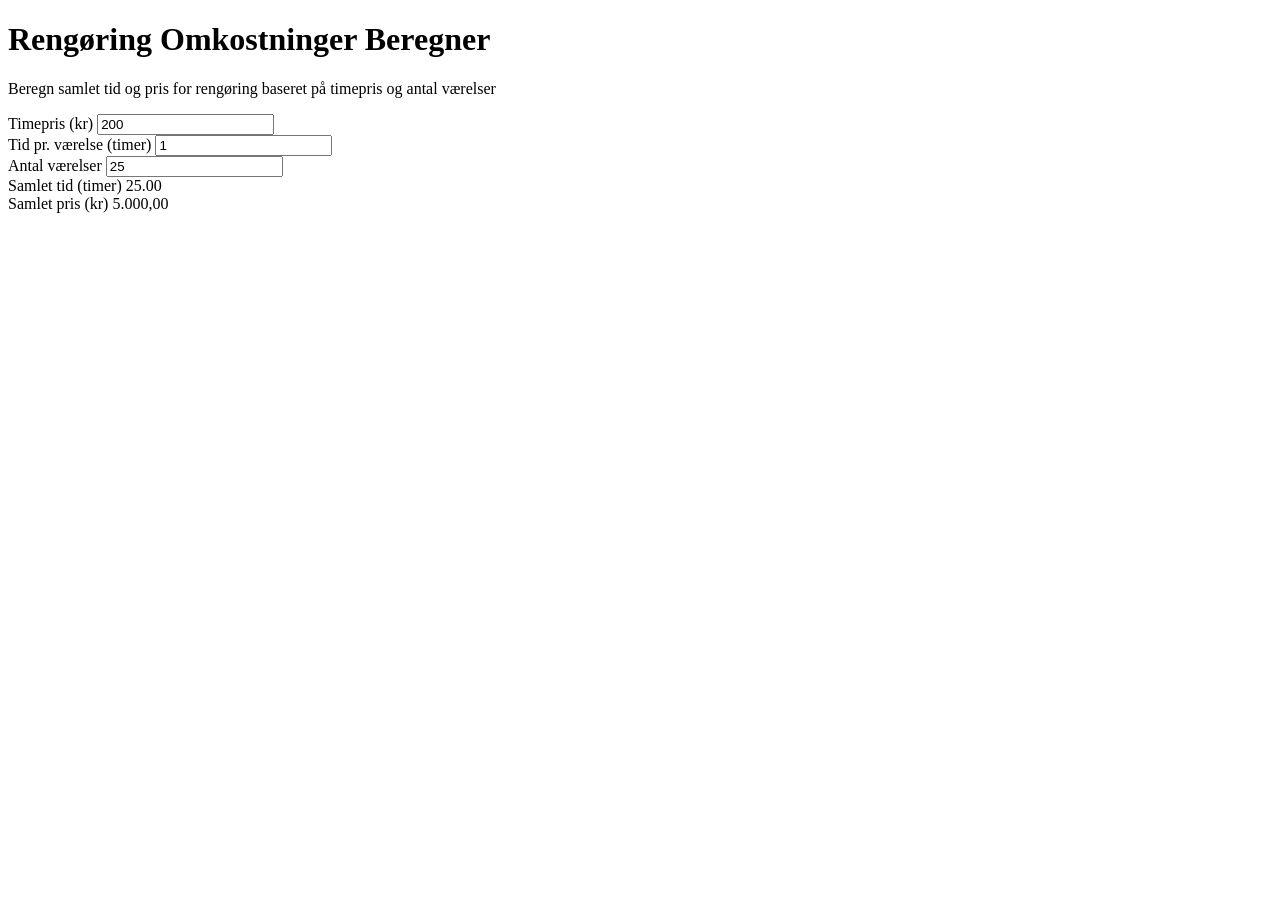
==== index.html @ ac67295c "Create index.html file with initial HTML structure" ====
<!DOCTYPE html>
<html lang="da">
<head>
    <meta charset="UTF-8">
    <meta name="viewport" content="width=device-width, initial-scale=1.0">
    <link rel="stylesheet" href="styles.css">
    <title>Rengøring Omkostninger Beregner</title>
</head>
<body>
    <div class="container">
        <h1>Rengøring Omkostninger Beregner</h1>
        
        <p class="description">Beregn samlet tid og pris for rengøring baseret på timepris og antal værelser</p>
        
        <div class="form-group">
            <label for="hourlyRate">Timepris (kr)</label>
            <input 
                type="number" 
                id="hourlyRate" 
                value="200" 
                min="0" 
                step="0.01"
                placeholder="200"
            >
        </div>

        <div class="form-group">
            <label for="timePerRoom">Tid pr. værelse (timer)</label>
            <input 
                type="number" 
                id="timePerRoom" 
                value="1" 
                min="0" 
                step="0.25"
                placeholder="1"
            >
        </div>

        <div class="form-group">
            <label for="numberOfRooms">Antal værelser</label>
            <input 
                type="number" 
                id="numberOfRooms" 
                value="25" 
                min="0" 
                step="1"
                placeholder="25"
            >
        </div>

        <div class="results">
            <div class="result-item">
                <span class="result-label">Samlet tid (timer)</span>
                <span class="result-value" id="totalHours">25.00</span>
            </div>
            
            <div class="result-item">
                <span class="result-label">Samlet pris (kr)</span>
                <span class="result-value" id="totalPrice">5.000,00</span>
            </div>
        </div>
    </div>

    <script src="script.js"></script>
</body>
</html>
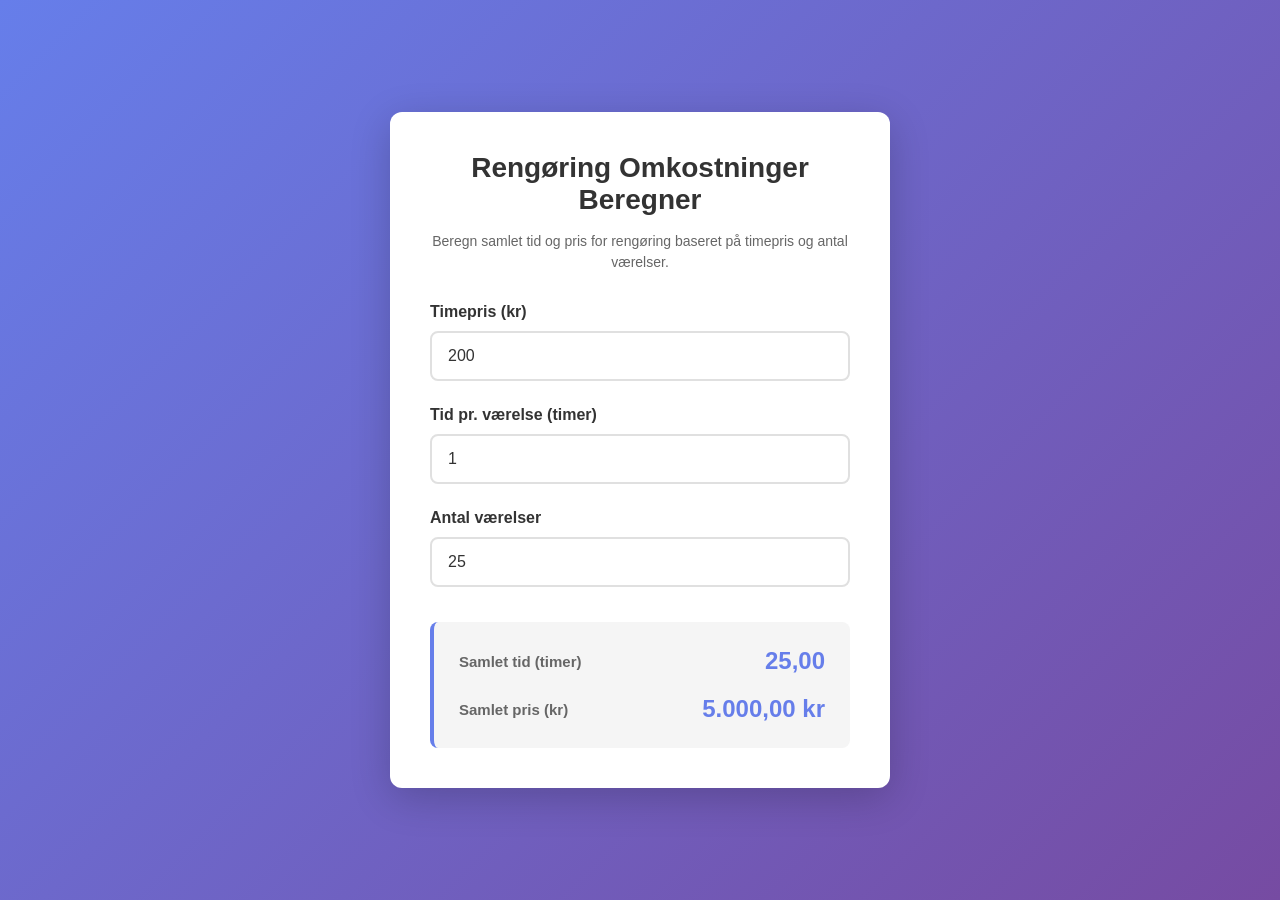
==== commit ed8f505e: "Update index.html" ====
--- a/index.html
+++ b/index.html
@@ -10,7 +10,7 @@
     <div class="container">
         <h1>Rengøring Omkostninger Beregner</h1>
         
-        <p class="description">Beregn samlet tid og pris for rengøring baseret på timepris og antal værelser</p>
+        <p class="description">Beregn samlet tid og pris for rengøring baseret på timepris og antal værelser.</p>
         
         <div class="form-group">
             <label for="hourlyRate">Timepris (kr)</label>
--- a/styles.css
+++ b/styles.css
@@ -0,0 +1,126 @@
+* {
+    margin: 0;
+    padding: 0;
+    box-sizing: border-box;
+}
+
+body {
+    font-family: 'Segoe UI', Tahoma, Geneva, Verdana, sans-serif;
+    background: linear-gradient(135deg, #667eea 0%, #764ba2 100%);
+    min-height: 100vh;
+    display: flex;
+    align-items: center;
+    justify-content: center;
+    padding: 20px;
+}
+
+.container {
+    background: white;
+    border-radius: 12px;
+    box-shadow: 0 10px 40px rgba(0, 0, 0, 0.2);
+    padding: 40px;
+    max-width: 500px;
+    width: 100%;
+}
+
+h1 {
+    color: #333;
+    margin-bottom: 15px;
+    font-size: 28px;
+    text-align: center;
+}
+
+.description {
+    color: #666;
+    text-align: center;
+    margin-bottom: 30px;
+    font-size: 14px;
+    line-height: 1.5;
+}
+
+.form-group {
+    margin-bottom: 25px;
+}
+
+label {
+    display: block;
+    color: #333;
+    font-weight: 600;
+    margin-bottom: 10px;
+    font-size: 16px;
+}
+
+input[type="number"] {
+    width: 100%;
+    padding: 14px 16px;
+    font-size: 16px;
+    border: 2px solid #e0e0e0;
+    border-radius: 8px;
+    transition: all 0.3s ease;
+    color: #333;
+}
+
+input[type="number"]:focus {
+    outline: none;
+    border-color: #667eea;
+    box-shadow: 0 0 0 3px rgba(102, 126, 234, 0.1);
+}
+
+input[type="number"]::placeholder {
+    color: #999;
+}
+
+.results {
+    background: #f5f5f5;
+    border-radius: 8px;
+    padding: 25px;
+    margin-top: 35px;
+    border-left: 4px solid #667eea;
+}
+
+.result-item {
+    display: flex;
+    justify-content: space-between;
+    align-items: center;
+    margin-bottom: 20px;
+}
+
+.result-item:last-child {
+    margin-bottom: 0;
+}
+
+.result-label {
+    color: #666;
+    font-weight: 600;
+    font-size: 15px;
+}
+
+.result-value {
+    color: #667eea;
+    font-size: 24px;
+    font-weight: 700;
+}
+
+/* Mobile responsive */
+@media (max-width: 600px) {
+    .container {
+        padding: 25px;
+    }
+
+    h1 {
+        font-size: 24px;
+    }
+
+    .description {
+        font-size: 13px;
+    }
+
+    input[type="number"] {
+        font-size: 16px;
+        padding: 12px 14px;
+    }
+
+    .result-value {
+        font-size: 20px;
+    }
+}
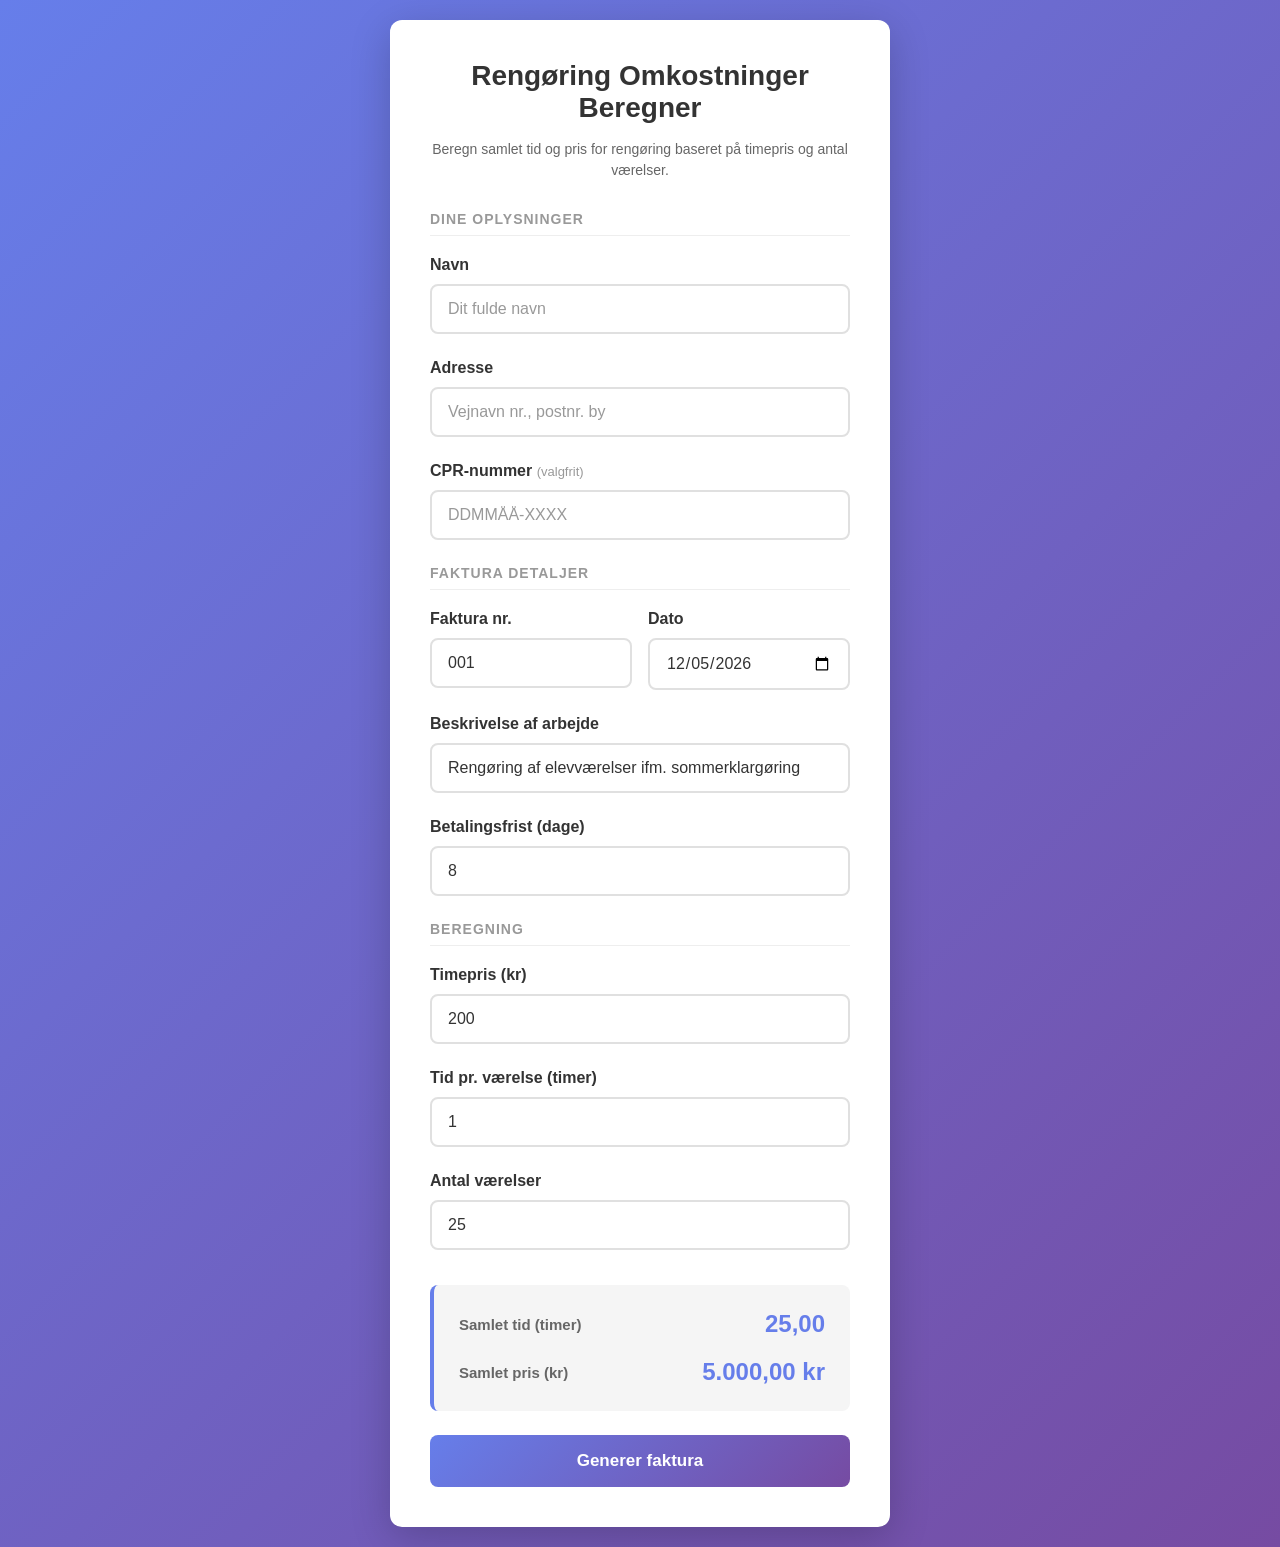
==== commit 657c9e06: "Add invoice generation: faktura fields on form + faktura.html page - Add name, address, CPR, invoice" ====
--- a/index.html
+++ b/index.html
@@ -9,16 +9,58 @@
 <body>
     <div class="container">
         <h1>Rengøring Omkostninger Beregner</h1>
-        
+
         <p class="description">Beregn samlet tid og pris for rengøring baseret på timepris og antal værelser.</p>
-        
+
+        <h2 class="section-title">Dine oplysninger</h2>
+
+        <div class="form-group">
+            <label for="navn">Navn</label>
+            <input type="text" id="navn" placeholder="Dit fulde navn">
+        </div>
+
+        <div class="form-group">
+            <label for="adresse">Adresse</label>
+            <input type="text" id="adresse" placeholder="Vejnavn nr., postnr. by">
+        </div>
+
+        <div class="form-group">
+            <label for="cpr">CPR-nummer <span class="optional">(valgfrit)</span></label>
+            <input type="text" id="cpr" placeholder="DDMMÅÅ-XXXX">
+        </div>
+
+        <h2 class="section-title">Faktura detaljer</h2>
+
+        <div class="form-row">
+            <div class="form-group">
+                <label for="fakturaNr">Faktura nr.</label>
+                <input type="text" id="fakturaNr" value="001" placeholder="001">
+            </div>
+            <div class="form-group">
+                <label for="dato">Dato</label>
+                <input type="date" id="dato">
+            </div>
+        </div>
+
+        <div class="form-group">
+            <label for="beskrivelse">Beskrivelse af arbejde</label>
+            <input type="text" id="beskrivelse" value="Rengøring af elevværelser ifm. sommerklargøring" placeholder="Beskrivelse">
+        </div>
+
+        <div class="form-group">
+            <label for="betalingsfrist">Betalingsfrist (dage)</label>
+            <input type="number" id="betalingsfrist" value="8" min="1" step="1" placeholder="8">
+        </div>
+
+        <h2 class="section-title">Beregning</h2>
+
         <div class="form-group">
             <label for="hourlyRate">Timepris (kr)</label>
-            <input 
-                type="number" 
-                id="hourlyRate" 
-                value="200" 
-                min="0" 
+            <input
+                type="number"
+                id="hourlyRate"
+                value="200"
+                min="0"
                 step="0.01"
                 placeholder="200"
             >
@@ -26,11 +68,11 @@
 
         <div class="form-group">
             <label for="timePerRoom">Tid pr. værelse (timer)</label>
-            <input 
-                type="number" 
-                id="timePerRoom" 
-                value="1" 
-                min="0" 
+            <input
+                type="number"
+                id="timePerRoom"
+                value="1"
+                min="0"
                 step="0.25"
                 placeholder="1"
             >
@@ -38,11 +80,11 @@
 
         <div class="form-group">
             <label for="numberOfRooms">Antal værelser</label>
-            <input 
-                type="number" 
-                id="numberOfRooms" 
-                value="25" 
-                min="0" 
+            <input
+                type="number"
+                id="numberOfRooms"
+                value="25"
+                min="0"
                 step="1"
                 placeholder="25"
             >
@@ -53,14 +95,16 @@
                 <span class="result-label">Samlet tid (timer)</span>
                 <span class="result-value" id="totalHours">25.00</span>
             </div>
-            
+
             <div class="result-item">
                 <span class="result-label">Samlet pris (kr)</span>
                 <span class="result-value" id="totalPrice">5.000,00</span>
             </div>
         </div>
+
+        <button class="btn-faktura" id="genererFaktura">Generer faktura</button>
     </div>
 
     <script src="script.js"></script>
 </body>
-</html>+</html>
--- a/styles.css
+++ b/styles.css
@@ -101,6 +101,76 @@
     font-weight: 700;
 }
 
+.section-title {
+    font-size: 14px;
+    text-transform: uppercase;
+    letter-spacing: 1px;
+    color: #999;
+    font-weight: 600;
+    margin-bottom: 20px;
+    margin-top: 10px;
+    padding-bottom: 8px;
+    border-bottom: 1px solid #eee;
+}
+
+.form-row {
+    display: flex;
+    gap: 16px;
+}
+
+.form-row .form-group {
+    flex: 1;
+}
+
+input[type="text"],
+input[type="date"] {
+    width: 100%;
+    padding: 14px 16px;
+    font-size: 16px;
+    border: 2px solid #e0e0e0;
+    border-radius: 8px;
+    transition: all 0.3s ease;
+    color: #333;
+    font-family: inherit;
+}
+
+input[type="text"]:focus,
+input[type="date"]:focus {
+    outline: none;
+    border-color: #667eea;
+    box-shadow: 0 0 0 3px rgba(102, 126, 234, 0.1);
+}
+
+input[type="text"]::placeholder {
+    color: #999;
+}
+
+.optional {
+    font-weight: 400;
+    color: #999;
+    font-size: 13px;
+}
+
+.btn-faktura {
+    display: block;
+    width: 100%;
+    margin-top: 24px;
+    padding: 16px;
+    background: linear-gradient(135deg, #667eea 0%, #764ba2 100%);
+    color: white;
+    border: none;
+    border-radius: 8px;
+    font-size: 17px;
+    font-weight: 700;
+    cursor: pointer;
+    transition: opacity 0.2s ease;
+    font-family: inherit;
+}
+
+.btn-faktura:hover {
+    opacity: 0.9;
+}
+
 /* Mobile responsive */
 @media (max-width: 600px) {
     .container {
